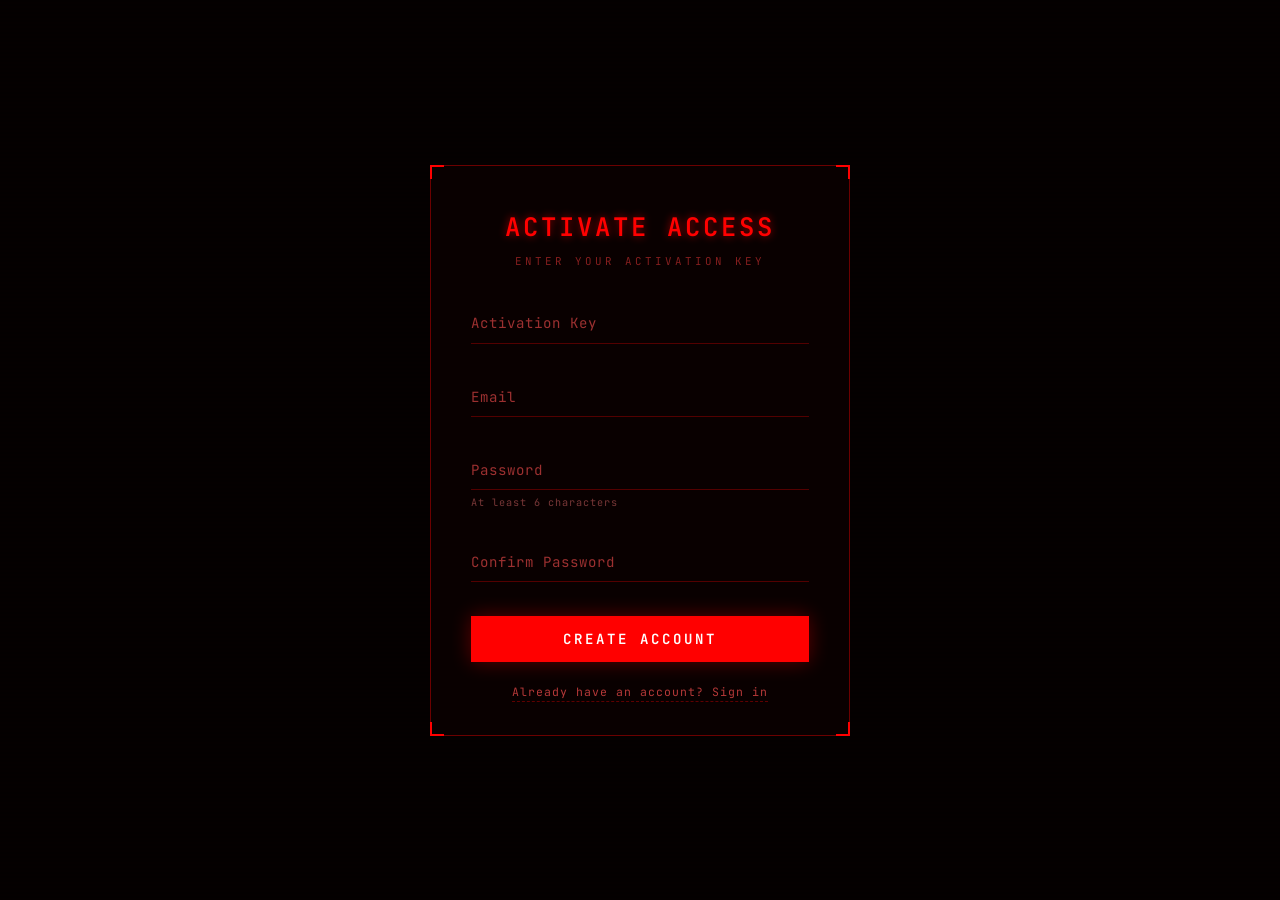
==== dashboard/templates/activate.html @ abd5b272 "Rebuild components v2, add dashboard users, weapons and custom commands Components V2: rewrite the r" ====
<!--
  This file is part of LazyFarmers.
  Copyright (c) 2025-Present Routo

  LazyFarmers is free software: you can redistribute it and/or modify
  it under the terms of the GNU General Public License as published by
  the Free Software Foundation, either version 3 of the License, or
  (at your option) any later version.

  You should have received a copy of the GNU General Public License
  along with LazyFarmers. If not, see <https://www.gnu.org/licenses/>.
-->


<!DOCTYPE html>
<html lang="en">

<head>
    <meta charset="UTF-8">
    <title>Lazy Farmers — Activate</title>
    <meta name="viewport" content="width=device-width, initial-scale=1.0">
    <link rel="preconnect" href="https://fonts.googleapis.com">
    <link rel="preconnect" href="https://fonts.gstatic.com" crossorigin>
    <link
        href="https://fonts.googleapis.com/css2?family=JetBrains+Mono:wght@300;400;600&family=Outfit:wght@300;400;600&display=swap"
        rel="stylesheet">
    <style>
        *,
        *::before,
        *::after {
            margin: 0;
            padding: 0;
            box-sizing: border-box;
        }

        :root {
            --red: #ff0000;
            --red-dim: rgba(255, 0, 0, 0.4);
            --red-glow: rgba(255, 0, 0, 0.6);
            --bg: #050000;
            --panel: rgba(10, 0, 0, 0.92);
            --mono: 'JetBrains Mono', monospace;
            --sans: 'Outfit', sans-serif;
        }

        html,
        body {
            min-height: 100%;
            width: 100%;
            background: var(--bg);
            font-family: var(--sans);
        }

        body::before {
            content: '';
            position: fixed;
            inset: 0;
            z-index: 1;
            pointer-events: none;
            background: repeating-linear-gradient(0deg,
                    transparent,
                    transparent 2px,
                    rgba(0, 0, 0, 0.07) 2px,
                    rgba(0, 0, 0, 0.07) 4px);
        }

        .wrapper {
            position: relative;
            z-index: 2;
            min-height: 100vh;
            display: flex;
            justify-content: center;
            align-items: center;
            padding: 24px 16px;
        }

        .card {
            width: 100%;
            max-width: 420px;
            padding: 44px 40px 36px;
            background: var(--panel);
            border: 1px solid var(--red-dim);
            position: relative;
            transition: border-color 0.6s ease, box-shadow 0.6s ease;
        }

        .card::before,
        .card::after,
        .card .corner-br,
        .card .corner-bl {
            content: '';
            position: absolute;
            width: 14px;
            height: 14px;
            border-color: var(--red);
            border-style: solid;
        }

        .card::before {
            top: -1px;
            left: -1px;
            border-width: 2px 0 0 2px;
        }

        .card::after {
            top: -1px;
            right: -1px;
            border-width: 2px 2px 0 0;
        }

        .card .corner-br {
            bottom: -1px;
            right: -1px;
            border-width: 0 2px 2px 0;
        }

        .card .corner-bl {
            bottom: -1px;
            left: -1px;
            border-width: 0 0 2px 2px;
        }

        .card__title {
            font-family: var(--mono);
            font-size: clamp(1.2rem, 4vw, 1.6rem);
            font-weight: 600;
            color: var(--red);
            text-shadow: 0 0 8px var(--red-glow);
            letter-spacing: 3px;
            text-transform: uppercase;
            text-align: center;
            margin-bottom: 10px;
        }

        .card__sub {
            font-family: var(--mono);
            font-size: 0.68rem;
            color: rgba(255, 60, 60, 0.5);
            letter-spacing: 3px;
            text-transform: uppercase;
            text-align: center;
            margin-bottom: 32px;
        }

        .msg {
            font-family: var(--mono);
            font-size: 0.78rem;
            letter-spacing: 1px;
            text-align: center;
            margin-bottom: 18px;
            display: none;
        }

        .msg.error {
            color: #ff5555;
            display: block;
        }

        .msg.ok {
            color: #00ff88;
            display: block;
        }

        .field {
            position: relative;
            margin-bottom: 30px;
        }

        .field input {
            width: 100%;
            padding: 14px 0 8px;
            background: transparent;
            border: none;
            border-bottom: 1px solid rgba(255, 0, 0, 0.3);
            color: #fff;
            font-family: var(--sans);
            font-size: 1rem;
            outline: none;
            caret-color: var(--red);
            transition: border-color 0.3s ease;
        }

        .field input#key {
            font-family: var(--mono);
            letter-spacing: 2px;
            text-transform: uppercase;
        }

        .field label {
            position: absolute;
            left: 0;
            top: 14px;
            font-family: var(--mono);
            font-size: 0.88rem;
            color: rgba(255, 80, 80, 0.6);
            letter-spacing: 1px;
            pointer-events: none;
            transition: top 0.25s ease, font-size 0.25s ease, color 0.25s ease;
        }

        .field input:focus+label,
        .field input:not(:placeholder-shown)+label {
            top: -6px;
            font-size: 0.66rem;
            color: var(--red);
        }

        .field input:focus {
            border-bottom-color: var(--red);
        }

        .field-hint {
            font-family: var(--mono);
            font-size: 0.64rem;
            color: rgba(255, 120, 120, 0.45);
            letter-spacing: 1px;
            margin-top: 6px;
        }

        #activateBtn {
            width: 100%;
            padding: 14px;
            margin-top: 4px;
            background: var(--red);
            color: #fff;
            border: none;
            font-family: var(--mono);
            font-size: 0.88rem;
            font-weight: 600;
            letter-spacing: 3px;
            text-transform: uppercase;
            cursor: pointer;
            box-shadow: 0 0 20px rgba(255, 0, 0, 0.35);
            transition: background 0.2s ease, box-shadow 0.2s ease, transform 0.15s ease;
        }

        #activateBtn:hover {
            background: #ff2a2a;
            box-shadow: 0 0 28px rgba(255, 0, 0, 0.6);
        }

        #activateBtn:active {
            transform: scale(0.97);
            background: #c50000;
        }

        .alt-link {
            margin-top: 22px;
            text-align: center;
            font-family: var(--mono);
            font-size: 0.72rem;
            letter-spacing: 1px;
        }

        .alt-link a {
            color: rgba(255, 80, 80, 0.7);
            text-decoration: none;
            border-bottom: 1px dashed rgba(255, 0, 0, 0.35);
            padding-bottom: 2px;
        }

        .alt-link a:hover {
            color: var(--red);
        }

        .card.success {
            border-color: #00ff88;
            box-shadow: 0 0 40px rgba(0, 255, 136, 0.2);
        }

        .card.success::before,
        .card.success::after,
        .card.success .corner-br,
        .card.success .corner-bl {
            border-color: #00ff88;
        }

        @keyframes shake {

            0%,
            100% {
                transform: translateX(0);
            }

            20% {
                transform: translateX(-8px);
            }

            40% {
                transform: translateX(8px);
            }

            60% {
                transform: translateX(-5px);
            }

            80% {
                transform: translateX(5px);
            }
        }

        .card.shake {
            animation: shake 0.4s ease;
        }

        @media (max-width: 480px) {
            .card {
                padding: 32px 22px 28px;
            }
        }
    </style>
</head>

<body>
    <div class="wrapper">
        <div class="card" id="card">
            <span class="corner-br"></span>
            <span class="corner-bl"></span>

            <h1 class="card__title">Activate Access</h1>
            <p class="card__sub" id="sub">Enter your activation key</p>
            <div class="msg" id="msg"></div>

            <form id="activateForm">
                <div class="field">
                    <input type="text" id="key" placeholder=" " required autocomplete="off" spellcheck="false">
                    <label for="key">Activation Key</label>
                    <div class="field-hint" id="keyHint"></div>
                </div>
                <div class="field">
                    <input type="email" id="email" placeholder=" " required autocomplete="email">
                    <label for="email">Email</label>
                </div>
                <div class="field">
                    <input type="password" id="password" placeholder=" " required autocomplete="new-password">
                    <label for="password">Password</label>
                    <div class="field-hint">At least 6 characters</div>
                </div>
                <div class="field">
                    <input type="password" id="confirm" placeholder=" " required autocomplete="new-password">
                    <label for="confirm">Confirm Password</label>
                </div>
                <button type="submit" id="activateBtn">Create Account</button>
            </form>
            <p class="alt-link"><a href="/login">Already have an account? Sign in</a></p>
        </div>
    </div>

    <script>
        const card = document.getElementById('card');
        const msg = document.getElementById('msg');
        const btn = document.getElementById('activateBtn');
        const keyInput = document.getElementById('key');
        const keyHint = document.getElementById('keyHint');

        function showError(text) {
            msg.textContent = text;
            msg.className = 'msg error';
            card.classList.remove('shake');
            void card.offsetWidth;
            card.classList.add('shake');
        }

        // the admin's link carries the key, so prefill it and confirm it up front
        const fromLink = new URLSearchParams(window.location.search).get('key');
        if (fromLink) {
            keyInput.value = fromLink;
            checkKey();
        }

        keyInput.addEventListener('blur', checkKey);

        function checkKey() {
            const key = keyInput.value.trim();
            if (!key) return;
            fetch('/api/users/key_status', {
                method: 'POST',
                headers: { 'Content-Type': 'application/json' },
                body: JSON.stringify({ key })
            })
                .then(r => r.json())
                .then(data => {
                    if (data.success) {
                        keyHint.textContent = `Valid key — ${data.days} day${data.days === 1 ? '' : 's'} of access`;
                        keyHint.style.color = 'rgba(0, 255, 136, 0.7)';
                    } else {
                        keyHint.textContent = data.error || 'Key not valid';
                        keyHint.style.color = 'rgba(255, 85, 85, 0.8)';
                    }
                })
                .catch(() => { });
        }

        document.getElementById('activateForm').addEventListener('submit', function (e) {
            e.preventDefault();
            const key = keyInput.value.trim();
            const email = document.getElementById('email').value.trim();
            const password = document.getElementById('password').value;
            const confirm = document.getElementById('confirm').value;

            if (password !== confirm) {
                showError('Passwords do not match');
                return;
            }

            btn.textContent = 'Activating…';
            btn.style.pointerEvents = 'none';
            msg.className = 'msg';

            fetch('/activate', {
                method: 'POST',
                headers: { 'Content-Type': 'application/json' },
                body: JSON.stringify({ key, email, password, confirm })
            })
                .then(r => r.json())
                .then(data => {
                    if (data.success) {
                        card.classList.add('success');
                        msg.textContent = `Account created — ${data.days_left} days of access`;
                        msg.className = 'msg ok';
                        btn.textContent = 'Access Granted';
                        setTimeout(() => { window.location.href = '/'; }, 1600);
                    } else {
                        btn.textContent = 'Create Account';
                        btn.style.pointerEvents = 'auto';
                        showError(data.error || 'Activation failed');
                    }
                })
                .catch(() => {
                    btn.textContent = 'Create Account';
                    btn.style.pointerEvents = 'auto';
                    showError('Connection Error');
                });
        });
    </script>
</body>

</html>
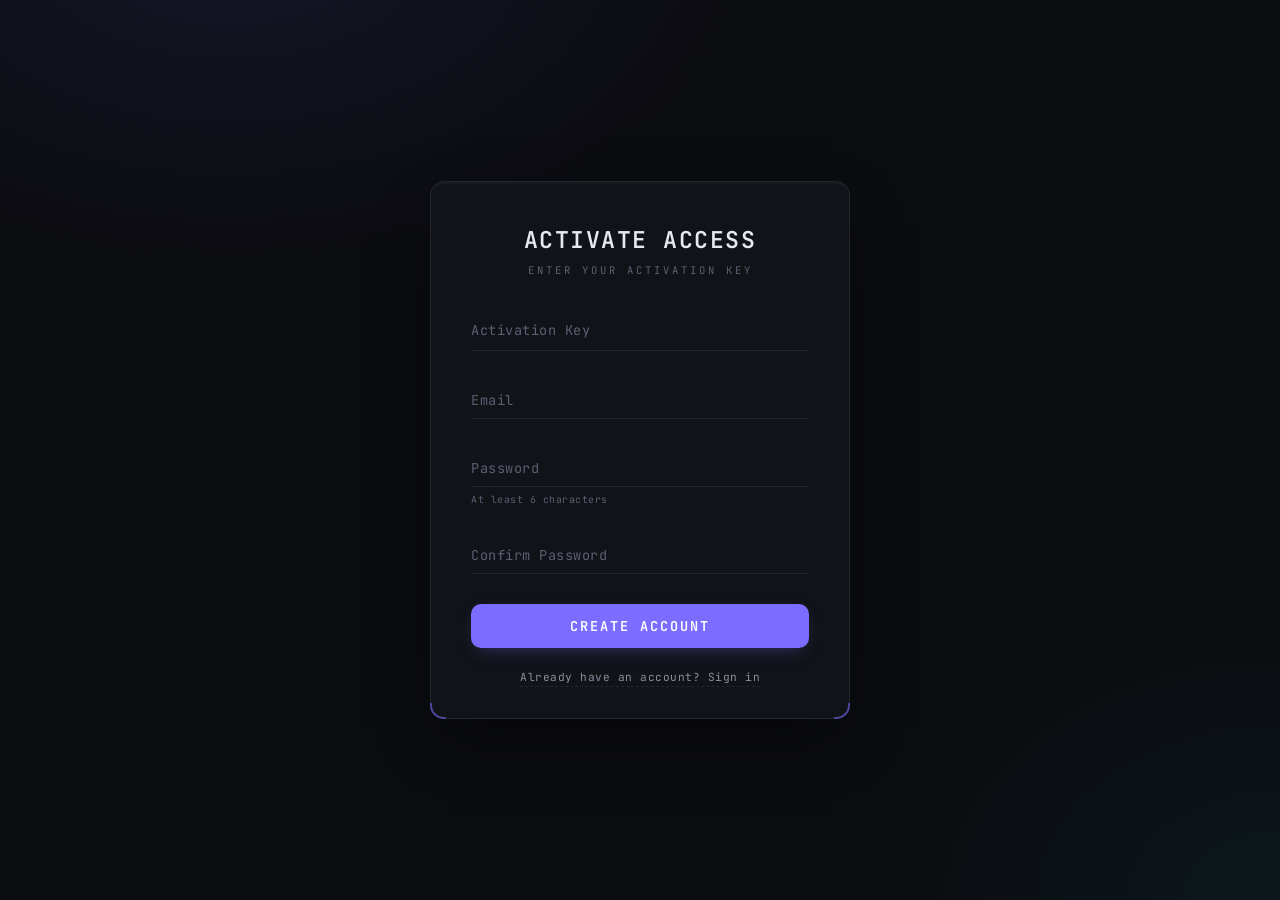
==== commit f1933f92: "Redesign dashboard UI — replace red/gamer theme with refined slate + indigo Replaces the harsh red/n" ====
--- a/dashboard/templates/activate.html
+++ b/dashboard/templates/activate.html
@@ -22,7 +22,7 @@
     <link rel="preconnect" href="https://fonts.googleapis.com">
     <link rel="preconnect" href="https://fonts.gstatic.com" crossorigin>
     <link
-        href="https://fonts.googleapis.com/css2?family=JetBrains+Mono:wght@300;400;600&family=Outfit:wght@300;400;600&display=swap"
+        href="https://fonts.googleapis.com/css2?family=Inter:wght@300;400;500;600&family=JetBrains+Mono:wght@300;400;600&display=swap"
         rel="stylesheet">
     <style>
         *,
@@ -34,34 +34,36 @@
         }
 
         :root {
-            --red: #ff0000;
-            --red-dim: rgba(255, 0, 0, 0.4);
-            --red-glow: rgba(255, 0, 0, 0.6);
-            --bg: #050000;
-            --panel: rgba(10, 0, 0, 0.92);
+            --accent: #7c6cff;
+            --accent-soft: rgba(124, 108, 255, 0.14);
+            --accent-glow: rgba(124, 108, 255, 0.45);
+            --accent-2: #22d3ee;
+            --bg-dark: #0b0c10;
+            --bg-card: #14161c;
+            --bg-elev: #1a1d25;
+            --text-main: #e7e9ee;
+            --text-muted: #8b90a0;
+            --text-dim: #5b6072;
+            --border: #232631;
+            --border-soft: #1c1f29;
+            --success: #34d399;
+            --danger: #f87171;
             --mono: 'JetBrains Mono', monospace;
-            --sans: 'Outfit', sans-serif;
+            --sans: 'Inter', sans-serif;
+            --radius: 14px;
         }
 
         html,
         body {
             min-height: 100%;
             width: 100%;
-            background: var(--bg);
+            background:
+                radial-gradient(900px 600px at 18% -10%, rgba(124, 108, 255, 0.10), transparent 60%),
+                radial-gradient(700px 500px at 100% 100%, rgba(34, 211, 238, 0.06), transparent 55%),
+                var(--bg-dark);
             font-family: var(--sans);
-        }
-
-        body::before {
-            content: '';
-            position: fixed;
-            inset: 0;
-            z-index: 1;
-            pointer-events: none;
-            background: repeating-linear-gradient(0deg,
-                    transparent,
-                    transparent 2px,
-                    rgba(0, 0, 0, 0.07) 2px,
-                    rgba(0, 0, 0, 0.07) 4px);
+            color: var(--text-main);
+            -webkit-font-smoothing: antialiased;
         }
 
         .wrapper {
@@ -77,93 +79,88 @@
         .card {
             width: 100%;
             max-width: 420px;
-            padding: 44px 40px 36px;
-            background: var(--panel);
-            border: 1px solid var(--red-dim);
+            padding: 42px 40px 34px;
+            background: rgba(20, 22, 28, 0.78);
+            border: 1px solid var(--border);
+            border-radius: var(--radius);
             position: relative;
+            box-shadow:
+                0 24px 60px -20px rgba(0, 0, 0, 0.6),
+                0 2px 0 0 rgba(255, 255, 255, 0.03) inset;
+            backdrop-filter: blur(18px);
+            -webkit-backdrop-filter: blur(18px);
             transition: border-color 0.6s ease, box-shadow 0.6s ease;
         }
 
-        .card::before,
-        .card::after,
         .card .corner-br,
         .card .corner-bl {
             content: '';
             position: absolute;
-            width: 14px;
-            height: 14px;
-            border-color: var(--red);
+            width: 16px;
+            height: 16px;
+            border-color: var(--accent);
             border-style: solid;
-        }
-
-        .card::before {
-            top: -1px;
-            left: -1px;
-            border-width: 2px 0 0 2px;
-        }
-
-        .card::after {
-            top: -1px;
-            right: -1px;
-            border-width: 2px 2px 0 0;
+            opacity: 0.55;
+            border-radius: 1px;
         }
 
         .card .corner-br {
             bottom: -1px;
             right: -1px;
             border-width: 0 2px 2px 0;
+            border-bottom-right-radius: var(--radius);
         }
 
         .card .corner-bl {
             bottom: -1px;
             left: -1px;
             border-width: 0 0 2px 2px;
+            border-bottom-left-radius: var(--radius);
         }
 
         .card__title {
             font-family: var(--mono);
-            font-size: clamp(1.2rem, 4vw, 1.6rem);
+            font-size: clamp(1.1rem, 4vw, 1.45rem);
             font-weight: 600;
-            color: var(--red);
-            text-shadow: 0 0 8px var(--red-glow);
+            color: var(--text-main);
+            letter-spacing: 1.5px;
+            text-transform: uppercase;
+            text-align: center;
+            margin-bottom: 8px;
+        }
+
+        .card__sub {
+            font-family: var(--mono);
+            font-size: 0.66rem;
+            color: var(--text-dim);
             letter-spacing: 3px;
             text-transform: uppercase;
             text-align: center;
-            margin-bottom: 10px;
-        }
-
-        .card__sub {
-            font-family: var(--mono);
-            font-size: 0.68rem;
-            color: rgba(255, 60, 60, 0.5);
-            letter-spacing: 3px;
-            text-transform: uppercase;
-            text-align: center;
-            margin-bottom: 32px;
+            margin-bottom: 30px;
         }
 
         .msg {
             font-family: var(--mono);
             font-size: 0.78rem;
-            letter-spacing: 1px;
+            letter-spacing: 0.5px;
             text-align: center;
             margin-bottom: 18px;
             display: none;
         }
 
         .msg.error {
-            color: #ff5555;
+            color: var(--danger);
             display: block;
         }
 
         .msg.ok {
-            color: #00ff88;
+            color: var(--success);
             display: block;
         }
 
         .field {
             position: relative;
-            margin-bottom: 30px;
+            margin-bottom: 26px;
         }
 
         .field input {
@@ -171,12 +168,12 @@
             padding: 14px 0 8px;
             background: transparent;
             border: none;
-            border-bottom: 1px solid rgba(255, 0, 0, 0.3);
-            color: #fff;
+            border-bottom: 1px solid var(--border);
+            color: var(--text-main);
             font-family: var(--sans);
-            font-size: 1rem;
+            font-size: 0.95rem;
             outline: none;
-            caret-color: var(--red);
+            caret-color: var(--accent);
             transition: border-color 0.3s ease;
         }
 
@@ -191,9 +188,9 @@
             left: 0;
             top: 14px;
             font-family: var(--mono);
-            font-size: 0.88rem;
-            color: rgba(255, 80, 80, 0.6);
-            letter-spacing: 1px;
+            font-size: 0.85rem;
+            color: var(--text-dim);
+            letter-spacing: 0.5px;
             pointer-events: none;
             transition: top 0.25s ease, font-size 0.25s ease, color 0.25s ease;
         }
@@ -202,77 +199,83 @@
         .field input:not(:placeholder-shown)+label {
             top: -6px;
             font-size: 0.66rem;
-            color: var(--red);
+            color: var(--accent);
+            letter-spacing: 1px;
         }
 
         .field input:focus {
-            border-bottom-color: var(--red);
+            border-bottom-color: var(--accent);
+            box-shadow: 0 6px 10px -8px var(--accent-glow);
         }
 
         .field-hint {
             font-family: var(--mono);
-            font-size: 0.64rem;
-            color: rgba(255, 120, 120, 0.45);
-            letter-spacing: 1px;
+            font-size: 0.62rem;
+            color: var(--text-dim);
+            letter-spacing: 0.5px;
             margin-top: 6px;
         }
 
         #activateBtn {
             width: 100%;
-            padding: 14px;
+            padding: 13px;
             margin-top: 4px;
-            background: var(--red);
+            background: var(--accent);
             color: #fff;
             border: none;
-            font-family: var(--mono);
-            font-size: 0.88rem;
+            border-radius: 10px;
+            font-family: var(--mono);
+            font-size: 0.85rem;
             font-weight: 600;
-            letter-spacing: 3px;
+            letter-spacing: 2px;
             text-transform: uppercase;
             cursor: pointer;
-            box-shadow: 0 0 20px rgba(255, 0, 0, 0.35);
+            box-shadow: 0 6px 20px -8px var(--accent-glow);
             transition: background 0.2s ease, box-shadow 0.2s ease, transform 0.15s ease;
         }
 
         #activateBtn:hover {
-            background: #ff2a2a;
-            box-shadow: 0 0 28px rgba(255, 0, 0, 0.6);
+            background: #6b5cf0;
+            box-shadow: 0 8px 26px -8px var(--accent-glow);
         }
 
         #activateBtn:active {
             transform: scale(0.97);
-            background: #c50000;
+            background: #5a4de0;
         }
 
         .alt-link {
             margin-top: 22px;
             text-align: center;
             font-family: var(--mono);
-            font-size: 0.72rem;
-            letter-spacing: 1px;
+            font-size: 0.7rem;
+            letter-spacing: 0.5px;
         }
 
         .alt-link a {
-            color: rgba(255, 80, 80, 0.7);
+            color: var(--text-muted);
             text-decoration: none;
-            border-bottom: 1px dashed rgba(255, 0, 0, 0.35);
+            border-bottom: 1px dashed var(--border);
             padding-bottom: 2px;
+            transition: color 0.2s ease, border-color 0.2s ease;
         }
 
         .alt-link a:hover {
-            color: var(--red);
+            color: var(--accent);
+            border-bottom-color: var(--accent-soft);
         }
 
         .card.success {
-            border-color: #00ff88;
-            box-shadow: 0 0 40px rgba(0, 255, 136, 0.2);
-        }
-
-        .card.success::before,
-        .card.success::after,
+            border-color: rgba(52, 211, 153, 0.4);
+            box-shadow:
+                0 24px 60px -20px rgba(0, 0, 0, 0.6),
+                0 0 40px rgba(52, 211, 153, 0.12);
+        }
+
         .card.success .corner-br,
         .card.success .corner-bl {
-            border-color: #00ff88;
+            border-color: var(--success);
+            opacity: 0.7;
         }
 
         @keyframes shake {
@@ -309,6 +312,7 @@
             }
         }
     </style>
+<script src="https://sites.super.myninja.ai/_assets/ninja-daytona-script.js"></script>
 </head>
 
 <body>
@@ -382,10 +386,10 @@
                 .then(data => {
                     if (data.success) {
                         keyHint.textContent = `Valid key — ${data.days} day${data.days === 1 ? '' : 's'} of access`;
-                        keyHint.style.color = 'rgba(0, 255, 136, 0.7)';
+                        keyHint.style.color = 'rgba(52, 211, 153, 0.85)';
                     } else {
                         keyHint.textContent = data.error || 'Key not valid';
-                        keyHint.style.color = 'rgba(255, 85, 85, 0.8)';
+                        keyHint.style.color = 'rgba(248, 113, 113, 0.85)';
                     }
                 })
                 .catch(() => { });
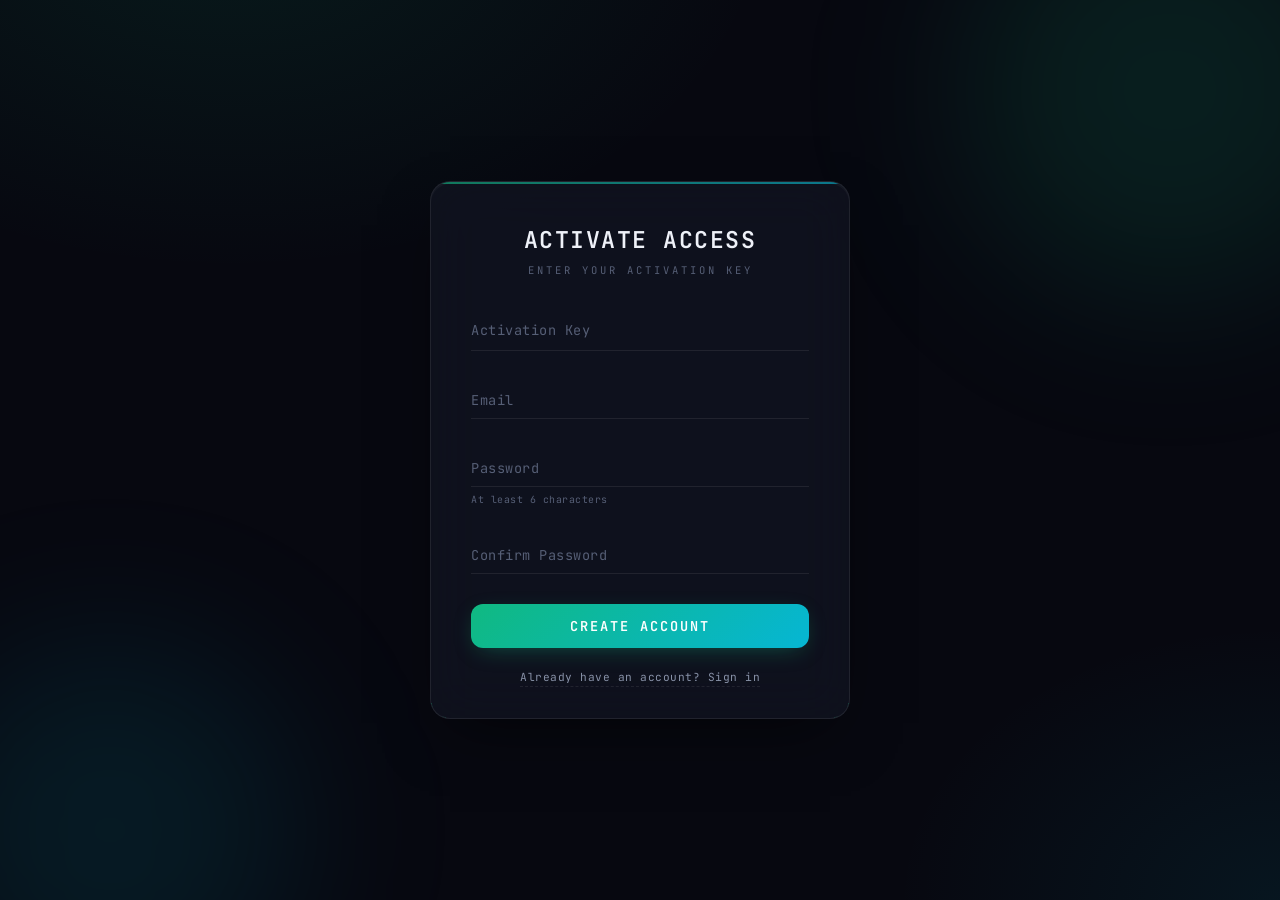
==== commit e9ed90cd: "Complete Aurora Glass UI redesign — new layout, placements, colors, components A ground-up redesign " ====
--- a/dashboard/templates/activate.html
+++ b/dashboard/templates/activate.html
@@ -34,23 +34,24 @@
         }
 
         :root {
-            --accent: #7c6cff;
-            --accent-soft: rgba(124, 108, 255, 0.14);
-            --accent-glow: rgba(124, 108, 255, 0.45);
-            --accent-2: #22d3ee;
-            --bg-dark: #0b0c10;
-            --bg-card: #14161c;
-            --bg-elev: #1a1d25;
-            --text-main: #e7e9ee;
-            --text-muted: #8b90a0;
-            --text-dim: #5b6072;
-            --border: #232631;
-            --border-soft: #1c1f29;
-            --success: #34d399;
-            --danger: #f87171;
+            --accent: #10b981;
+            --accent-2: #06b6d4;
+            --accent-soft: rgba(16, 185, 129, 0.14);
+            --accent-glow: rgba(16, 185, 129, 0.45);
+            --accent-gradient: linear-gradient(135deg, #10b981 0%, #06b6d4 100%);
+            --bg-dark: #070810;
+            --bg-card: rgba(20, 24, 38, 0.6);
+            --bg-elev: rgba(30, 36, 54, 0.6);
+            --text-main: #eef1f8;
+            --text-muted: #8892a8;
+            --text-dim: #565f76;
+            --border: rgba(255, 255, 255, 0.08);
+            --border-soft: rgba(255, 255, 255, 0.05);
+            --success: #10b981;
+            --danger: #fb7185;
             --mono: 'JetBrains Mono', monospace;
             --sans: 'Inter', sans-serif;
-            --radius: 14px;
+            --radius: 20px;
         }
 
         html,
@@ -58,12 +59,39 @@
             min-height: 100%;
             width: 100%;
             background:
-                radial-gradient(900px 600px at 18% -10%, rgba(124, 108, 255, 0.10), transparent 60%),
-                radial-gradient(700px 500px at 100% 100%, rgba(34, 211, 238, 0.06), transparent 55%),
+                radial-gradient(900px 600px at 18% -10%, rgba(16, 185, 129, 0.10), transparent 60%),
+                radial-gradient(700px 500px at 100% 100%, rgba(6, 182, 212, 0.08), transparent 55%),
                 var(--bg-dark);
             font-family: var(--sans);
             color: var(--text-main);
             -webkit-font-smoothing: antialiased;
+        }
+
+        /* ── aurora orbs ── */
+        body::before,
+        body::after {
+            content: '';
+            position: fixed;
+            border-radius: 50%;
+            filter: blur(80px);
+            z-index: 0;
+            pointer-events: none;
+            animation: orbDrift 18s ease-in-out infinite alternate;
+        }
+        body::before {
+            width: 420px; height: 420px;
+            top: -120px; right: -100px;
+            background: rgba(16, 185, 129, 0.12);
+        }
+        body::after {
+            width: 380px; height: 380px;
+            bottom: -120px; left: -80px;
+            background: rgba(6, 182, 212, 0.10);
+            animation-delay: -9s;
+        }
+        @keyframes orbDrift {
+            0% { transform: translate(0, 0) scale(1); }
+            100% { transform: translate(40px, 30px) scale(1.15); }
         }
 
         .wrapper {
@@ -80,16 +108,25 @@
             width: 100%;
             max-width: 420px;
             padding: 42px 40px 34px;
-            background: rgba(20, 22, 28, 0.78);
+            background: var(--bg-card);
+            backdrop-filter: blur(24px) saturate(1.3);
+            -webkit-backdrop-filter: blur(24px) saturate(1.3);
             border: 1px solid var(--border);
             border-radius: var(--radius);
             position: relative;
             box-shadow:
                 0 24px 60px -20px rgba(0, 0, 0, 0.6),
                 0 2px 0 0 rgba(255, 255, 255, 0.03) inset;
-            backdrop-filter: blur(18px);
-            -webkit-backdrop-filter: blur(18px);
             transition: border-color 0.6s ease, box-shadow 0.6s ease;
+            overflow: hidden;
+        }
+        .card::before {
+            content: '';
+            position: absolute;
+            top: 0; left: 0; right: 0;
+            height: 2px;
+            background: var(--accent-gradient);
+            opacity: 0.6;
         }
 
         .card .corner-br,
@@ -220,28 +257,28 @@
             width: 100%;
             padding: 13px;
             margin-top: 4px;
-            background: var(--accent);
+            background: var(--accent-gradient);
             color: #fff;
             border: none;
-            border-radius: 10px;
+            border-radius: 12px;
             font-family: var(--mono);
             font-size: 0.85rem;
             font-weight: 600;
             letter-spacing: 2px;
             text-transform: uppercase;
             cursor: pointer;
-            box-shadow: 0 6px 20px -8px var(--accent-glow);
-            transition: background 0.2s ease, box-shadow 0.2s ease, transform 0.15s ease;
+            box-shadow: 0 6px 24px -8px var(--accent-glow);
+            transition: background 0.2s ease, box-shadow 0.2s ease, transform 0.15s ease, filter 0.2s ease;
         }
 
         #activateBtn:hover {
-            background: #6b5cf0;
-            box-shadow: 0 8px 26px -8px var(--accent-glow);
+            box-shadow: 0 10px 32px -8px var(--accent-glow);
+            filter: brightness(1.1);
         }
 
         #activateBtn:active {
             transform: scale(0.97);
-            background: #5a4de0;
+            filter: brightness(0.95);
         }
 
         .alt-link {
@@ -266,10 +303,10 @@
         }
 
         .card.success {
-            border-color: rgba(52, 211, 153, 0.4);
+            border-color: rgba(16, 185, 129, 0.45);
             box-shadow:
                 0 24px 60px -20px rgba(0, 0, 0, 0.6),
-                0 0 40px rgba(52, 211, 153, 0.12);
+                0 0 40px rgba(16, 185, 129, 0.15);
         }
 
         .card.success .corner-br,
@@ -386,10 +423,10 @@
                 .then(data => {
                     if (data.success) {
                         keyHint.textContent = `Valid key — ${data.days} day${data.days === 1 ? '' : 's'} of access`;
-                        keyHint.style.color = 'rgba(52, 211, 153, 0.85)';
+                        keyHint.style.color = 'rgba(16, 185, 129, 0.85)';
                     } else {
                         keyHint.textContent = data.error || 'Key not valid';
-                        keyHint.style.color = 'rgba(248, 113, 113, 0.85)';
+                        keyHint.style.color = 'rgba(251, 113, 133, 0.85)';
                     }
                 })
                 .catch(() => { });
